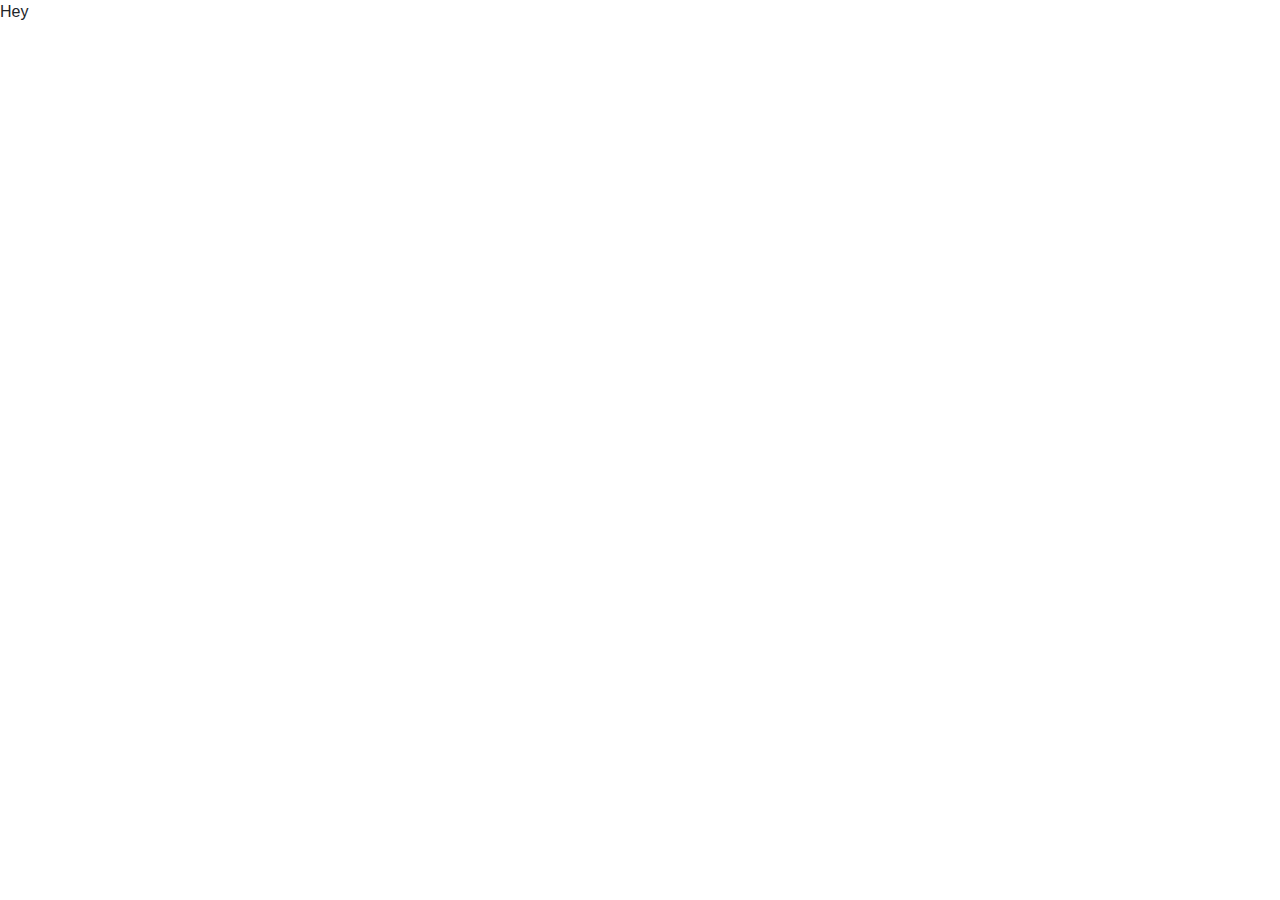
==== html/index.html @ 7500093c "html layout, and ajax setup" ====
<!DOCTYPE html>
<html lang="en">
<head>
    <link rel="stylesheet" href="https://stackpath.bootstrapcdn.com/bootstrap/4.3.1/css/bootstrap.min.css" integrity="sha384-ggOyR0iXCbMQv3Xipma34MD+dH/1fQ784/j6cY/iJTQUOhcWr7x9JvoRxT2MZw1T" crossorigin="anonymous">
<script src="https://stackpath.bootstrapcdn.com/bootstrap/4.3.1/js/bootstrap.min.js" integrity="sha384-JjSmVgyd0p3pXB1rRibZUAYoIIy6OrQ6VrjIEaFf/nJGzIxFDsf4x0xIM+B07jRM" crossorigin="anonymous"></script>
    <link rel="stylesheet" href="../css/style.css">
    <meta charset="UTF-8">
    <meta name="viewport" content="width=device-width, initial-scale=1.0">
    <meta http-equiv="X-UA-Compatible" content="ie=edge">
    <title>Nasa API</title>

</head>
<body>
    <div id="test">Hey</div>    

    <script
  src="https://code.jquery.com/jquery-3.4.1.js"
  integrity="sha256-WpOohJOqMqqyKL9FccASB9O0KwACQJpFTUBLTYOVvVU="
  crossorigin="anonymous"></script>
    <script src="../scripts/script.js"></script>
</body>
</html>
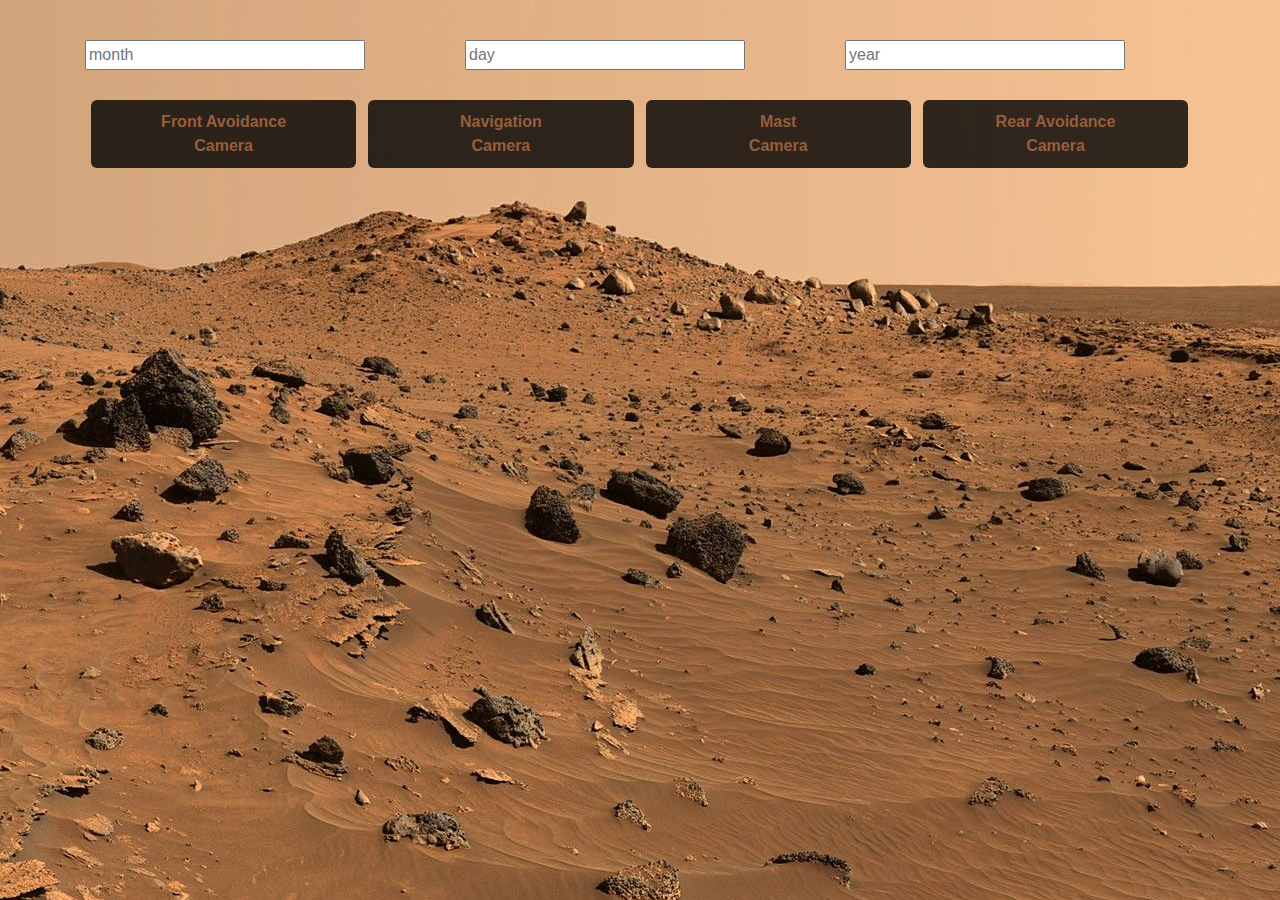
==== commit 8c11d9c8: "rover image display" ====
--- a/html/index.html
+++ b/html/index.html
@@ -1,22 +1,56 @@
 <!DOCTYPE html>
 <html lang="en">
-<head>
-    <link rel="stylesheet" href="https://stackpath.bootstrapcdn.com/bootstrap/4.3.1/css/bootstrap.min.css" integrity="sha384-ggOyR0iXCbMQv3Xipma34MD+dH/1fQ784/j6cY/iJTQUOhcWr7x9JvoRxT2MZw1T" crossorigin="anonymous">
-<script src="https://stackpath.bootstrapcdn.com/bootstrap/4.3.1/js/bootstrap.min.js" integrity="sha384-JjSmVgyd0p3pXB1rRibZUAYoIIy6OrQ6VrjIEaFf/nJGzIxFDsf4x0xIM+B07jRM" crossorigin="anonymous"></script>
-    <link rel="stylesheet" href="../css/style.css">
-    <meta charset="UTF-8">
-    <meta name="viewport" content="width=device-width, initial-scale=1.0">
-    <meta http-equiv="X-UA-Compatible" content="ie=edge">
+  <head>
+    <link
+      rel="stylesheet"
+      href="https://stackpath.bootstrapcdn.com/bootstrap/4.3.1/css/bootstrap.min.css"
+      integrity="sha384-ggOyR0iXCbMQv3Xipma34MD+dH/1fQ784/j6cY/iJTQUOhcWr7x9JvoRxT2MZw1T"
+      crossorigin="anonymous"
+    />
+    <script
+      src="https://stackpath.bootstrapcdn.com/bootstrap/4.3.1/js/bootstrap.min.js"
+      integrity="sha384-JjSmVgyd0p3pXB1rRibZUAYoIIy6OrQ6VrjIEaFf/nJGzIxFDsf4x0xIM+B07jRM"
+      crossorigin="anonymous"
+    ></script>
+    <link rel="stylesheet" href="../css/style.css" />
+    <meta charset="UTF-8" />
+    <meta name="viewport" content="width=device-width, initial-scale=1.0" />
+    <meta http-equiv="X-UA-Compatible" content="ie=edge" />
     <title>Nasa API</title>
-
-</head>
-<body>
-    <div id="test">Hey</div>    
+  </head>
+  <body>
+    <div id="mainBody">
+      <div class="container">
+        <div class="row">
+          <div class="col-4"><input id="month" type="number" placeholder="month"/></div>
+          <div class="col-4">
+              <input id="day" type="number" placeholder="day"/>
+          </div>
+          <div class="col-4"><input id="year" type="number" placeholder="year"/></div>
+        </div>
+      </div>
+      <div class="container">
+        <div class="row">
+            <div class="col-12" id="button-container">
+              <button class="cameraBtn" id="FHAZ">Front Avoidance<br> Camera</button>
+              <button class="cameraBtn" id="NAVCAM">Navigation<br> Camera</button>
+              <button class="cameraBtn" id="MAST">Mast<br> Camera</button>
+              <button class="cameraBtn" id="RHAZ">Rear Avoidance<br> Camera</button>
+            </div>
+        </div>
+      </div>
+      <div class="container">
+          <div class="row">
+              <div class="photoDump"></div>
+          </div>
+      </div>
+    </div>
 
     <script
-  src="https://code.jquery.com/jquery-3.4.1.js"
-  integrity="sha256-WpOohJOqMqqyKL9FccASB9O0KwACQJpFTUBLTYOVvVU="
-  crossorigin="anonymous"></script>
+      src="https://code.jquery.com/jquery-3.4.1.js"
+      integrity="sha256-WpOohJOqMqqyKL9FccASB9O0KwACQJpFTUBLTYOVvVU="
+      crossorigin="anonymous"
+    ></script>
     <script src="../scripts/script.js"></script>
-</body>
-</html>+  </body>
+</html>
--- a/css/style.css
+++ b/css/style.css
@@ -0,0 +1,42 @@
+body {
+    background: url("../assets/images/background.jpg") no-repeat fixed center;
+}
+
+#mainBody {
+    margin-top: 40px;
+
+}
+
+.cameraBtn {
+    font-weight: 600;
+    color: rgb(150, 94, 61);
+    text-align: center;
+    width: 23.9%;
+    position: relative;
+    float: left;
+    margin: 6px;
+    margin-top: 30px;
+    padding: 10px 20px;
+    background:  rgba(0, 0, 0, 0.8);
+    border-radius: 6px;
+    border: none;
+}
+
+.imageLink {
+    position: relative;
+    float: left;
+    margin: 20px;
+    padding: 20px;
+    background:  rgba(0, 0, 0, 0.8);
+    border-radius: 6px;
+    width: 46%;
+}
+
+.photoDump {
+    position: relative;
+    left: 6px;
+}
+
+input {
+    width: 80%;
+}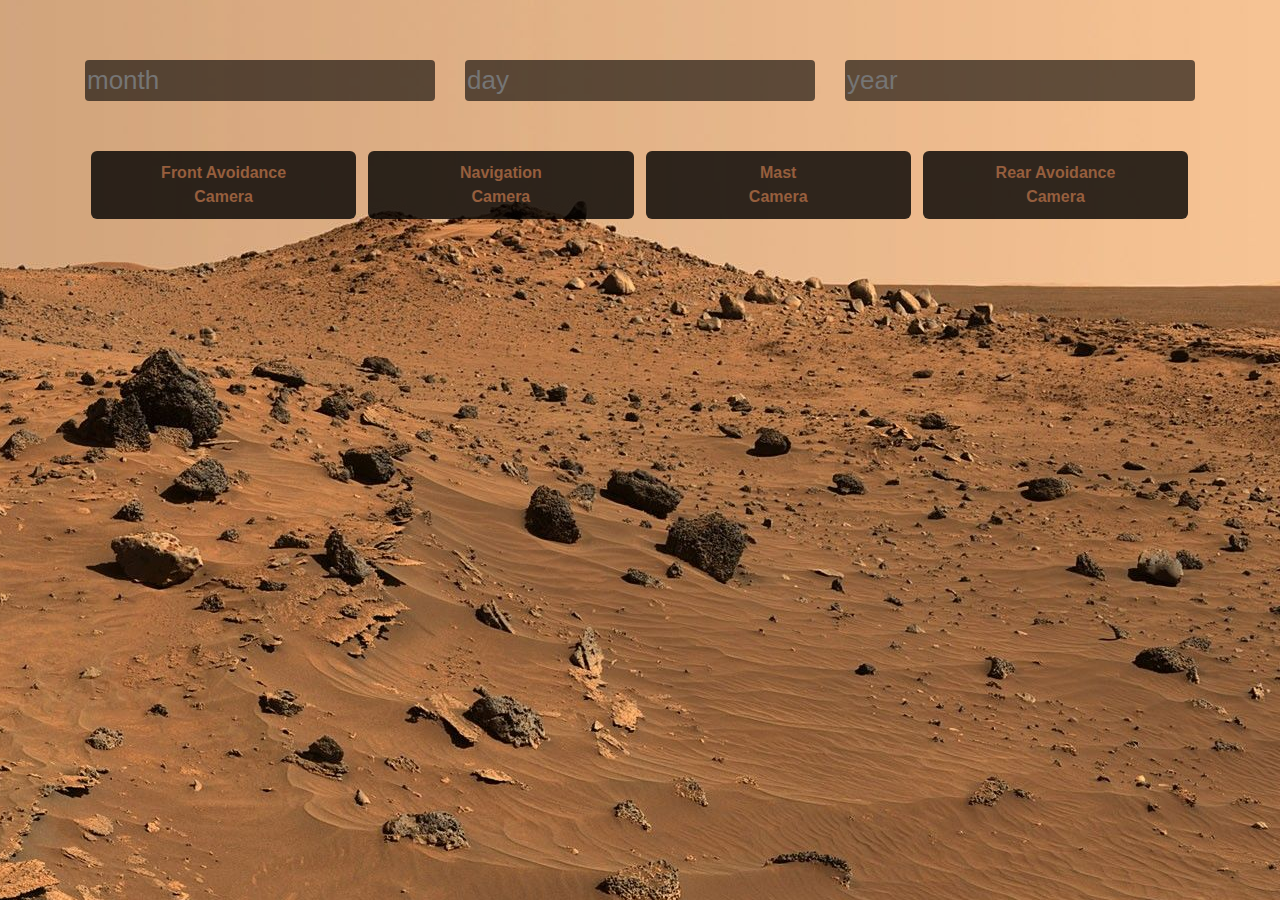
==== commit f457dfe4: "style tweak" ====
--- a/html/index.html
+++ b/html/index.html
@@ -29,6 +29,7 @@
           <div class="col-4"><input id="year" type="number" placeholder="year"/></div>
         </div>
       </div>
+      </div>
       <div class="container">
         <div class="row">
             <div class="col-12" id="button-container">
@@ -54,3 +55,4 @@
     <script src="../scripts/script.js"></script>
   </body>
 </html>
+
--- a/css/style.css
+++ b/css/style.css
@@ -38,5 +38,17 @@
 }
 
 input {
-    width: 80%;
+    position: relative;
+    right: 20px;
+    width: 100%;
+    font-size: 26px;
+    margin: 20px;
+    border: none;
+    border-radius: 4px;
+    background: rgba(0, 0, 0, 0.6);
+}
+
+#savedDates {
+    position: absolute;
+    margin: 16px;
 }